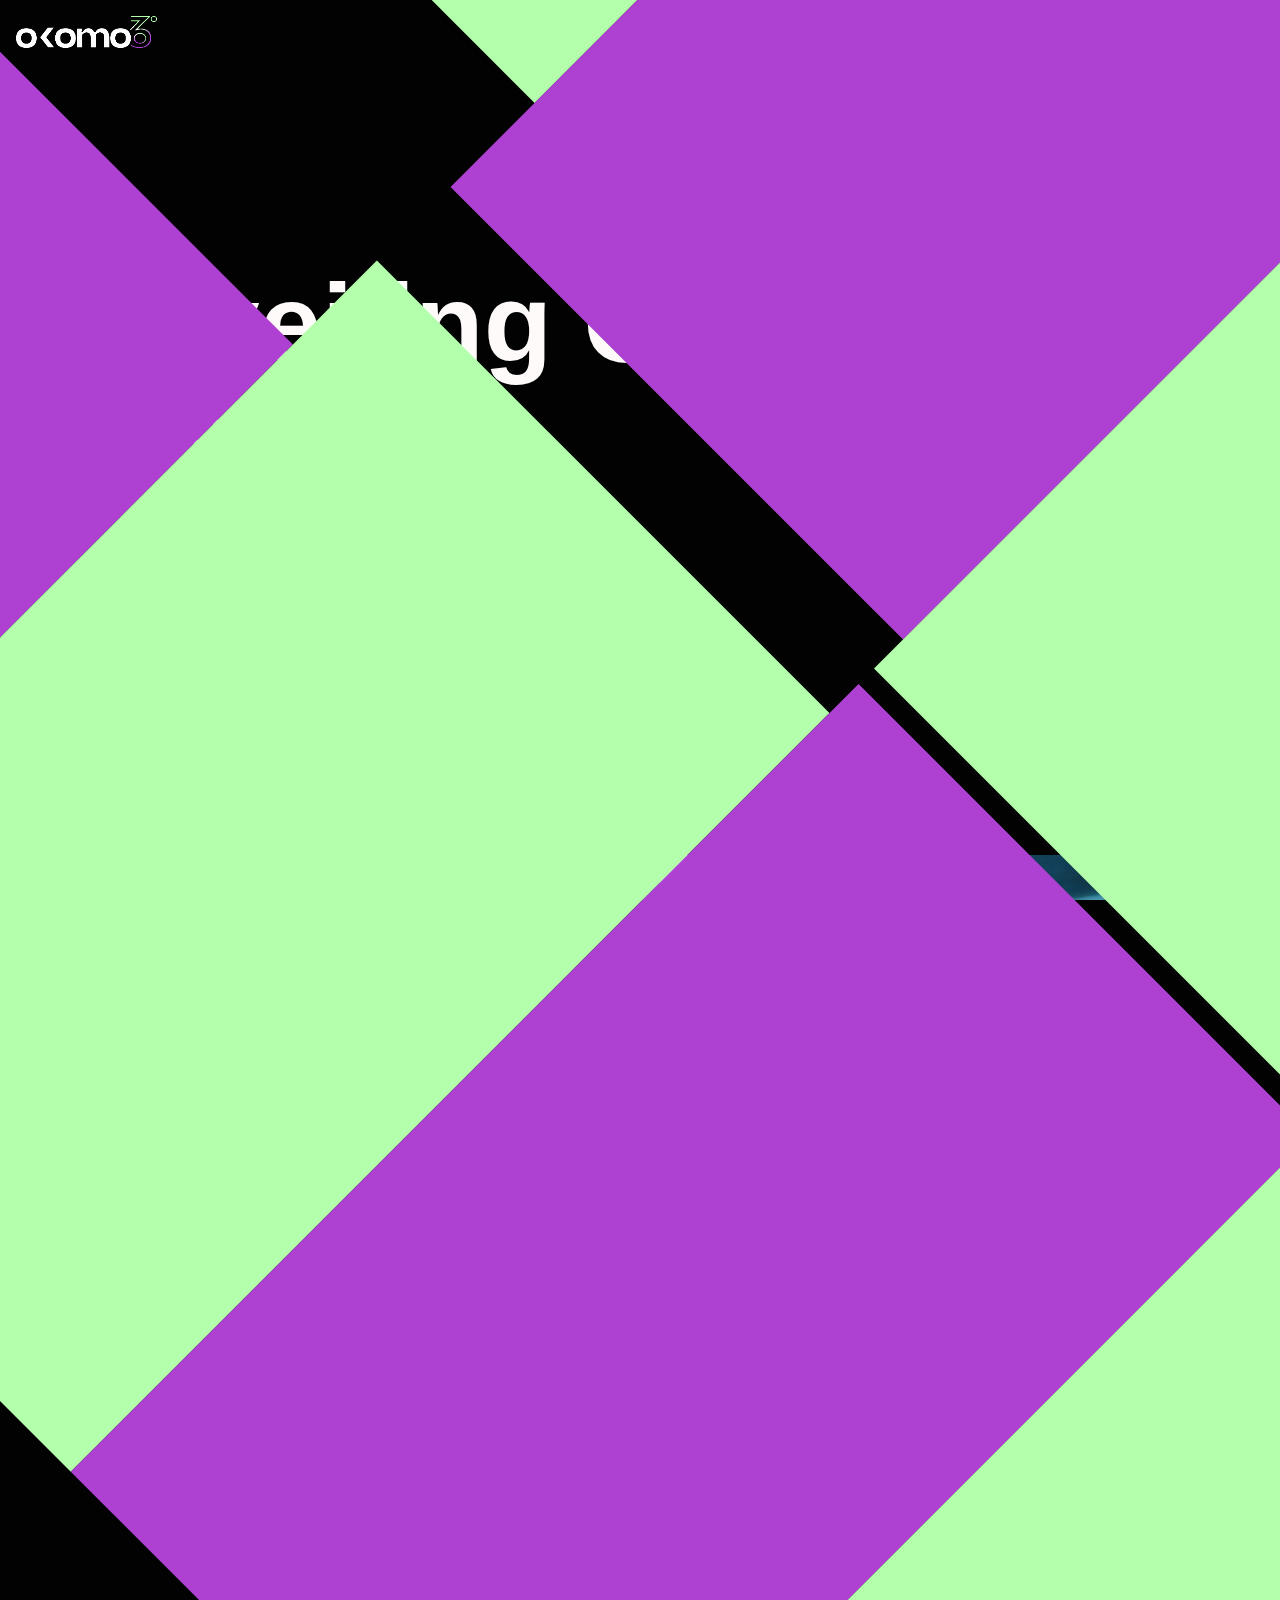
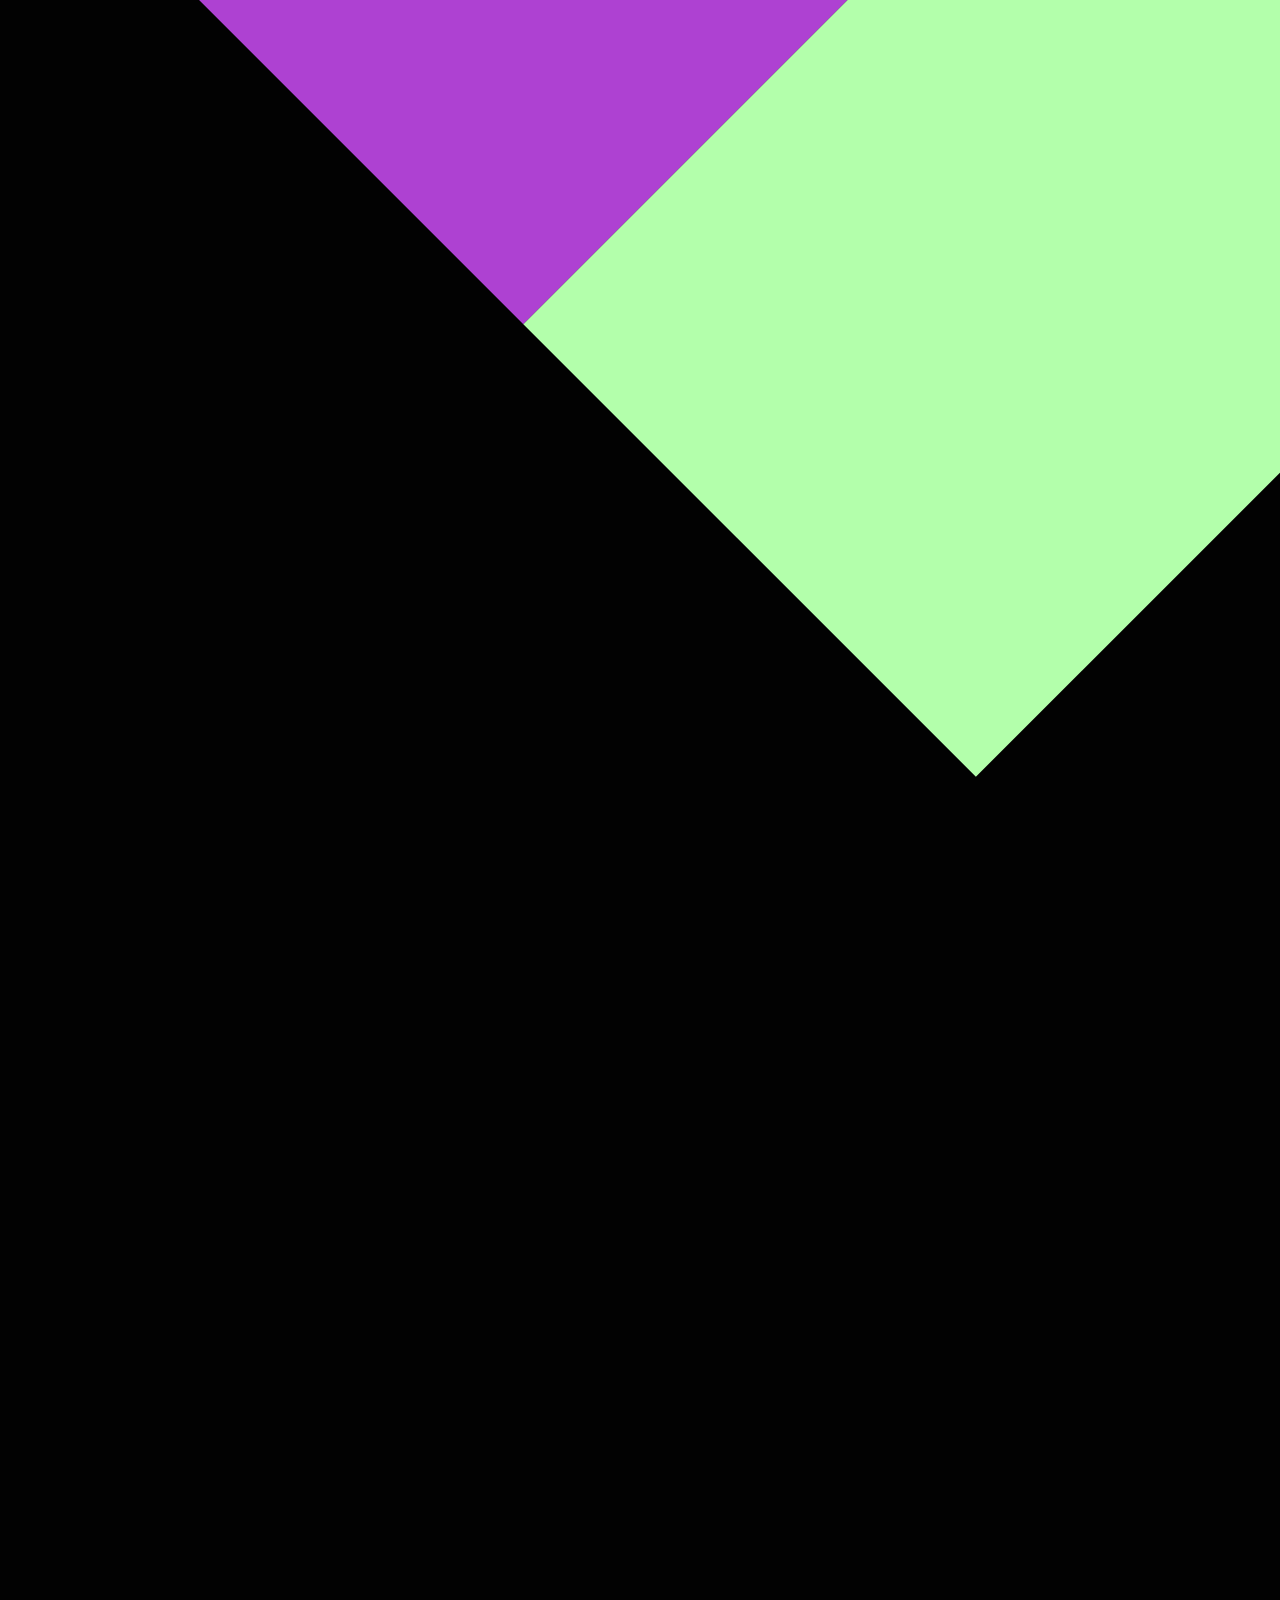
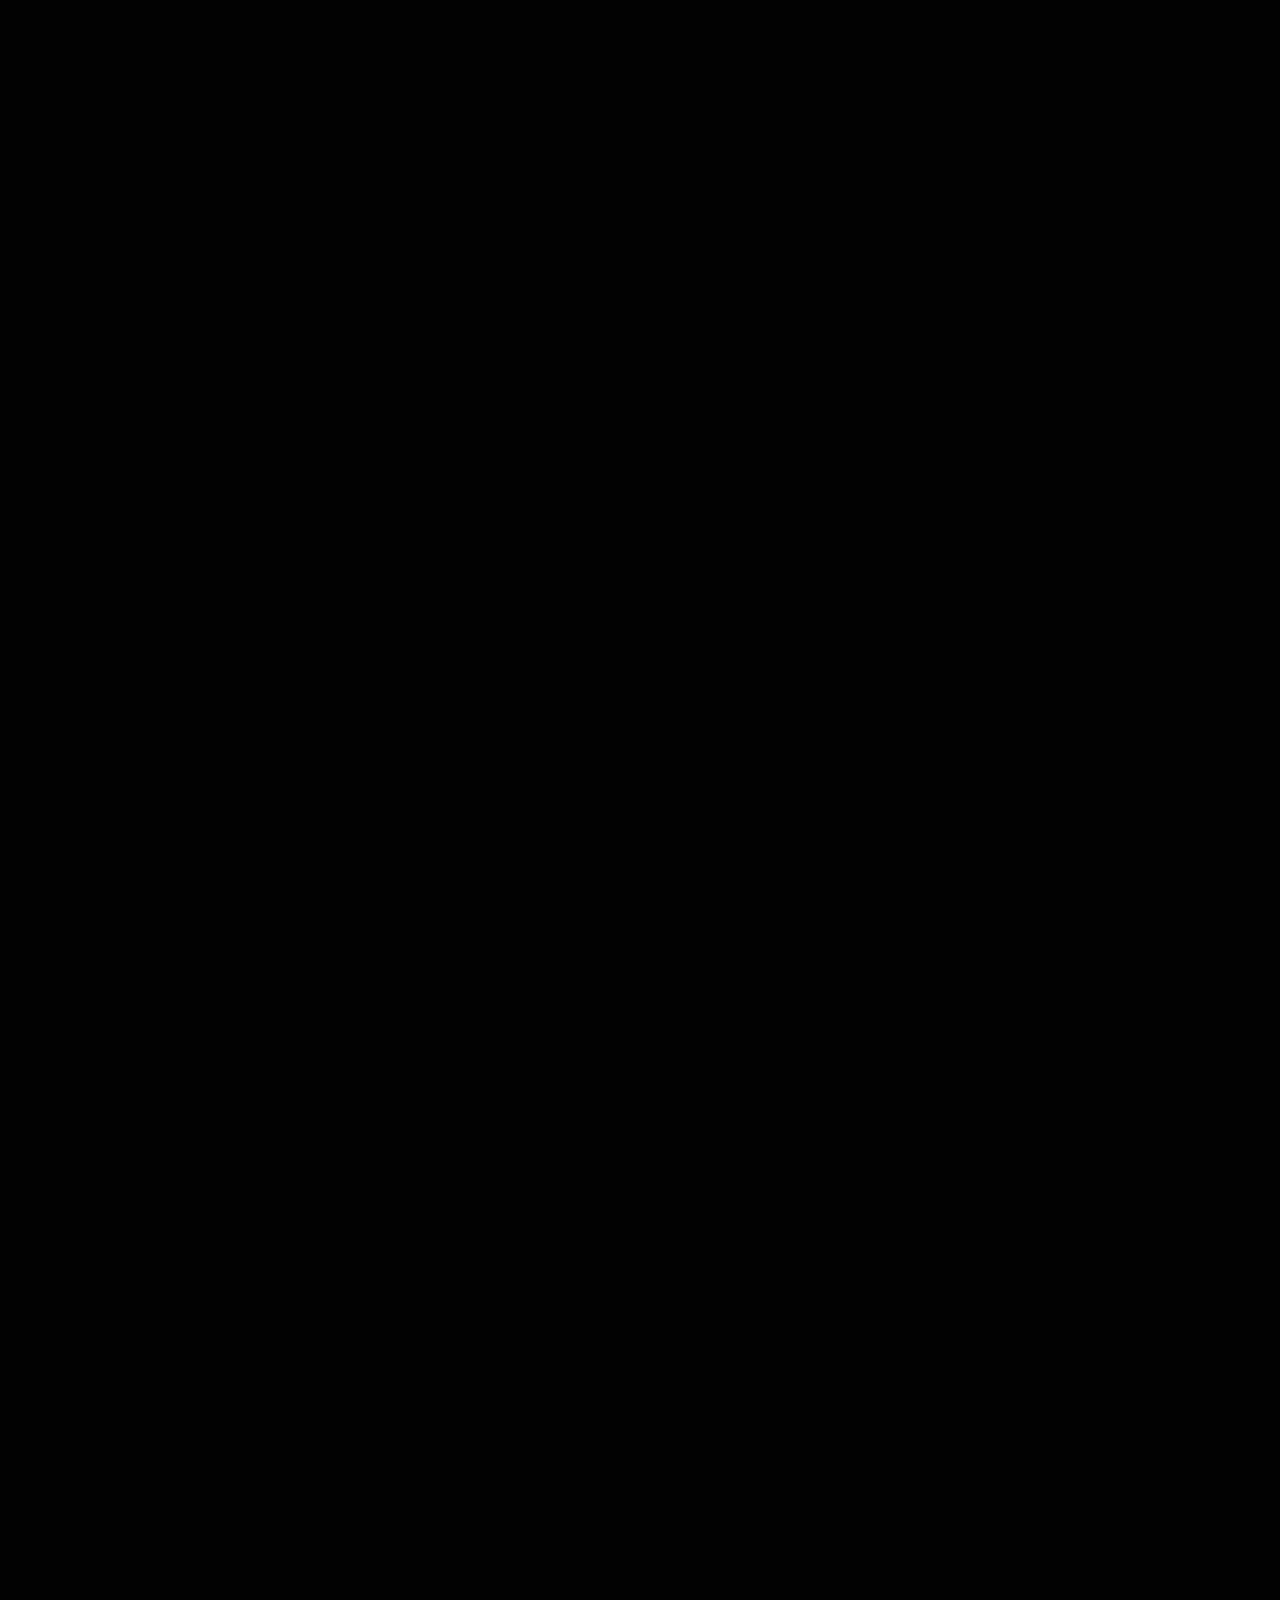
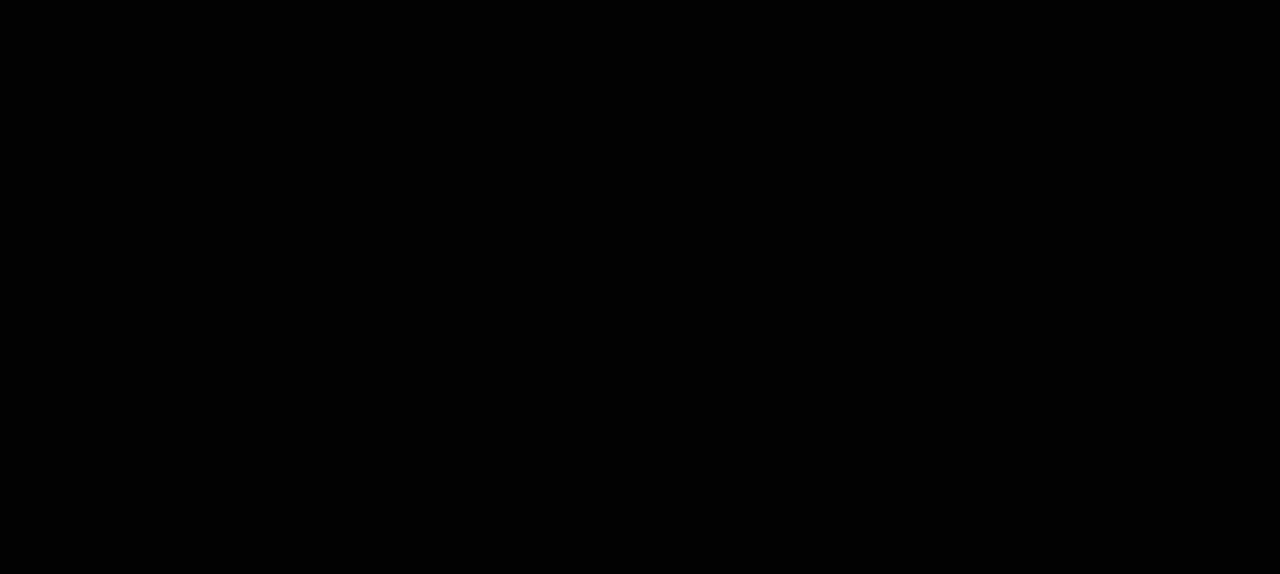
==== html/about.html @ ce8f4e84 "Initial commit" ====
<!DOCTYPE html>
<html lang="en">

<head>
    <meta charset="UTF-8">
    <meta name="viewport" content="width=device-width, initial-scale=1.0">
    <title>Okomo 360 - Home</title>
    <link rel="stylesheet" href="../css/about.css" class="css">
    <link rel="stylesheet" href="../css/global.css" class="css">
    <link rel="stylesheet" href="../css/responsive.css" class="css">

    <!-- Link Swiper's CSS -->
    <link rel="stylesheet" href="https://cdn.jsdelivr.net/npm/swiper@11/swiper-bundle.min.css" />

</head>

<body>

    <!-- Reload Transition -->
    <div class="transition">
        <div class="transition-row row-1">
            <div class="block"></div>
            <div class="block"></div>
            <div class="block"></div>
            <div class="block"></div>
            <div class="block"></div>
        </div>
        <div class="transition-row row-2">
            <div class="block"></div>
            <div class="block"></div>
            <div class="block"></div>
            <div class="block"></div>
            <div class="block"></div>
        </div>
    </div>

    <!-- MainContainer -->
    <div id="container">

        <!-------------Nav Section------------->
        <nav>
            <div id="logo">
                <a href="../index.html"><img src="../img/logo.png" alt=""></a>
            </div>
            <div id="navbar">
                <div class="nav-icon" id="nav-icon">
                    <div class="bar"></div>
                    <div class="bar"></div>
                    <div class="bar"></div>
                </div>
                <div id="sidebar" class="sidebar">
                    <div class="link-container">
                        <a href="../index.html" class="active-link">Home</a>
                        <a href="service.html">Services</a>
                        <a href="about.html">About</a>
                        <a href="contact.html">Connect</a>
                    </div>
                </div>
            </div>
        </nav>
        <!-------------Nav Section------------->

        <!-------------Header Section------------->
        <header>
            <div class="banner">
                <div class="about-banner-text">
                    <h1>Unveiling Our Story</h1>
                    <h4>Get to Know Us</h4>
                </div>
            </div>
        </header>
        <!-------------Header Section------------->

        <!-------------Main Section------------->

        <!-- About Profile -->
        <section class="about-profile">
            <div class="about-profile-img">
                <div class="about-profile-overlay"></div>
                <div class="about-profile-text">
                    <h1>About Us</h1>
                    <p>Okomo360 was born from a passion for innovation and a desire to make cutting-edge technology
                        accessible to all. Our journey began in 2018 when our founder was introduced to VR. The
                        immersive experience sparked a vision - a world where VR was no longer a novelty but a
                        widely accessible tool for immortalizing memories. With this same mission, we are
                        persistently striving to bring VR technology to your everyday life.</p>
                </div>
                <img src="../img/about-banner.png" alt="">
            </div>
        </section>

        <!-- Why Us -->
        <section class="why-us">
            <div class="why-us-text">
                <h2>Why Okomo360?</h2>
                <p>We stand out in the VR landscape because of our commitment to accessibility. We believe VR
                    technology should be more than a luxury - it should be a part of everyday life. At Okomo360,
                    we're turning that vision into reality.</p>
            </div>
        </section>

        <!-- Mission -->
        <section class="mission-profile">
            <div class="mission-profile-img">
                <div class="mission-profile-overlay"></div>
                <div class="mission-profile-text">
                    <h1>Our Mission</h1>
                    <p>Okomo360 aims to democratize virtual reality, making 360-degree VR experiences accessible to
                        all. We strive to push the boundaries of what is possible in the realm of video technology.
                        Our goal is not just to keep up with the times, but to be ahead of them, setting new
                        standards in video consumption across various sectors.
                    </p>
                </div>
                <img src="../img/mission-banner.png" alt="">
            </div>
        </section>


        <!-- VR Tech -->
        <section class="vr-tech">

            <div class="vr-tech-heading">
                <h1>Immersive Virtual Reality Experiences</h1>
                <p>we specialize in immersive experiences that bring virtual reality to life. From 360-degree video
                    tours to cutting-edge VR solutions, we create interactive environments that push the boundaries
                    of technology. Whether it's for education, entertainment, or business, our innovations make it
                    possible to explore new worlds with just a headset</p>
            </div>
            <div class="vr-tech-content">

                <div class="swiper-slide vr-tech-video">
                    <div class="video-overlay"></div>
                    <img src="../img/vr-girl.png" alt="">
                    <!-- <video src="../img/vr-girl.mp4" autoplay loop muted></video> -->
                    <div class="video-text">
                        <h3>Entertainement</h3>
                    </div>
                </div>

                <div class="swiper-slide vr-tech-video">
                    <div class="video-overlay"></div>
                    <img src="../img/vr-work.png" alt="">
                    <!-- <video src="../img/vr-work.mp4" autoplay loop muted></video> -->
                    <div class="video-text">
                        <h3>Work</h3>
                    </div>
                </div>

                <div class="swiper-slide vr-tech-video">
                    <div class="video-overlay"></div>
                    <img src="../img/vr-couple.png" alt="">
                    <!-- <video src="../img/vr-couple.mp4" autoplay loop muted></video> -->
                    <div class="video-text">
                        <h3>Family</h3>
                    </div>
                </div>
            </div>

            <!-- Swiper -->

            <div class="swiper mySwiper vr-tech-content res">
                <div class="swiper-wrapper">

                    <div class="swiper-slide vr-tech-video">
                        <div class="video-overlay"></div>
                        <img src="../img/vr-girl.png" alt="">
                        <video src="../img/vr-girl.mp4" autoplay loop muted></video>
                        <div class="video-text">
                            <h3>Entertainement</h3>
                        </div>
                    </div>

                    <div class="swiper-slide vr-tech-video">
                        <div class="video-overlay"></div>
                        <img src="../img/vr-work.png" alt="">
                        <video src="../img/vr-work.mp4" autoplay loop muted></video>
                        <div class="video-text">
                            <h3>Work</h3>
                        </div>
                    </div>

                    <div class="swiper-slide vr-tech-video">
                        <div class="video-overlay"></div>
                        <img src="../img/vr-couple.png" alt="">
                        <video src="../img/vr-couple.mp4" autoplay loop muted></video>
                        <div class="video-text">
                            <h3>Family</h3>
                        </div>
                    </div>
                </div>

                <div class="swiper-button-next"></div>
                <div class="swiper-button-prev"></div>
                <div class="swiper-pagination"></div>
            </div>

        </section>

        <!-- NameVideoBg -->
        <section class="name">
            <video class="bg-video" autoplay loop muted playsinline>
                <!-- <source src="../img/g.mp4" type="video/mp4" /> -->
            </video>
            <h1 class="brand-name">OKOMO360</h1>
        </section>

        <!-------------Main Section------------->
        <!-------------Footer Section------------->
        <footer>
            <div class="container">
                <div class="left">
                    <div id="logo"><img src="../img/logo.png" alt=""></div>

                    <div id="left">© 2024 - All Rights Reserved.</div>
                    <div id="contact">
                        <p>help@okomo360.com </p>
                        <p> +91 81999 69966 </p>
                    </div>
                </div>
                <div class="footer-details">
                    <div class="column" id="column-1">
                        <div id="details-heading"><a href="">Company</a></div>
                        <div id="details-link"><a href="">Terms & Conditions</a></div>
                        <div id="details-link"><a href="">Privacy Policy</a></div>
                        <div id="details-link"><a href="">Contact Us</a></div>
                    </div>
                    <div class="column" id="column-2">
                        <div id="details-heading"><a href="">Social</a></div>
                        <div id="details-link"><a href="">Facebook</a></div>
                        <div id="details-link"><a href="">Youtube</a></div>
                        <div id="details-link"><a href="">Instagram</a></div>
                        <div id="details-link"><a href="">Twitter</a></div>
                    </div>
                </div>
            </div>
        </footer>

        <!-- -----------Footer Section----------- -->



    </div>


    <!-- GSAP Libraries  -->
    <script src="https://cdnjs.cloudflare.com/ajax/libs/gsap/3.12.5/gsap.min.js"
        integrity="sha512-7eHRwcbYkK4d9g/6tD/mhkf++eoTHwpNM9woBxtPUBWm67zeAfFC+HrdoE2GanKeocly/VxeLvIqwvCdk7qScg=="
        crossorigin="anonymous" referrerpolicy="no-referrer"></script>
    <script src="https://cdnjs.cloudflare.com/ajax/libs/gsap/3.12.5/ScrollTrigger.min.js"
        integrity="sha512-onMTRKJBKz8M1TnqqDuGBlowlH0ohFzMXYRNebz+yOcc5TQr/zAKsthzhuv0hiyUKEiQEQXEynnXCvNTOk50dg=="
        crossorigin="anonymous" referrerpolicy="no-referrer"></script>

    <!-- Swiper JS -->
    <script src="https://cdn.jsdelivr.net/npm/swiper@11/swiper-bundle.min.js"></script>

    <!-- Initialize Swiper -->
    <script>
        var swiper = new Swiper(".mySwiper", {
            slidesPerView: 1,
            spaceBetween: 30,
            loop: true,
            pagination: {
                el: ".swiper-pagination",
                clickable: true,
            },
            navigation: {
                nextEl: ".swiper-button-next",
                prevEl: ".swiper-button-prev",
            },
        });
    </script>
    <script>
        const video = document.querySelector('.bg-video');
        video.muted = true;
        video.play().catch(error => {
            console.log("Autoplay blocked, user interaction required");
        });
    </script>


    <script src="../js/global.js"></script>
    <script src="../js/reloadTransition.js"></script>
</body>

</html>
---- css/about.css ----
/* ----------AboutPage CSS---------- */
header {
  width: 100%;
  height: 80vh;
  display: flex;
  align-items: center;
  justify-content: flex-start;
}
.about-banner-text {
  width: 100%;
  height: 40vh;
  padding: 0rem 3rem;
  display: flex;
  flex-direction: column;
  align-items: flex-start;
  justify-content: center;
}
.about-banner-text h1 {
  font-size: 7rem;
}
.about-banner-text h4 {
  font-size: 4rem;
  font-weight: 300;
}

.about-banner-profile {
  position: absolute;
}

.about-profile {
  width: 100%;
  height: 100vh;
  margin: 10vh 0rem;
  display: flex;
  align-items: center;
  justify-content: center;
}

.about-profile-img {
  position: relative;
  width: 90%;
  height: 90%;
}
.about-profile-overlay {
  position: absolute;
  width: 100%;
  height: 100%;
  background: linear-gradient(rgba(0, 0, 0, 0), rgba(0, 0, 0, 0.805));
}
.about-profile-text {
  position: absolute;
  left: 5%;
  bottom: 0%;
  width: 40%;
  font-size: 1.5rem;
}
.about-profile-text h1 {
  font-size: 2.5rem;
  text-decoration: underline;
}
.about-profile-img img {
  width: 100%;
  height: 100%;
  border-radius: 5rem;
}

.why-us {
  height: 50vh;
  display: flex;
  align-items: center;
  justify-content: center;
}
.why-us-text {
  width: 70%;
  font-size: 2rem;
  text-align: center;
}
.why-us-text h2 {
  font-size: 3rem;
}

.mission-profile {
  width: 100%;
  height: 100vh;
  margin: 10vh 0rem;
  display: flex;
  align-items: center;
  justify-content: center;
}

.mission-profile-img {
  position: relative;
  width: 90%;
  height: 90%;
}
.mission-profile-overlay {
  position: absolute;
  width: 100%;
  height: 100%;
  background: linear-gradient(
    rgba(0, 0, 0, 0),
    rgba(0, 0, 0, 0.1),
    rgba(0, 0, 0, 0.3) rgba(0, 0, 0, 0.8)
  );
}
.mission-profile-text {
  position: absolute;
  right: 5%;
  bottom: 0%;
  width: 40%;
  font-size: 1.5rem;
  text-align: right;
}
.mission-profile-img img {
  border-radius: 5rem;
  width: 100%;
  height: 100%;
}
.mission-profile-text h1 {
  font-size: 2.5rem;
  text-decoration: underline;
}
.vr-tech {
  padding: 4rem 0rem;
  flex-direction: column;
}
.vr-tech-heading {
  width: 80%;
  font-size: 1.25rem;
  text-align: center;
  margin-bottom: 5vh;
}
.vr-tech-heading h1 {
  font-size: 3rem;
}
.vr-tech-content {
  width: 100%;
  height: 100%;
  display: flex;
  gap: 5rem;
  align-items: center;
  justify-content: center;
}


.vr-tech-video {
  width: auto !important;
  height: 80%;
  position: relative;
}
.vr-tech-video img {
  width: auto;
  height: 100%;
  border-radius: 1rem;
  z-index: 20;
}
.vr-tech-video video {
  width: auto;
  height: 100%;
  border-radius: 1rem;
  position: absolute;
  left: 0;
  z-index: -10;
}
.vr-tech-video:hover video {
  z-index: 30;
}
.video-text {
  position: absolute;
  z-index: 40;
  width: 100%;
  bottom: 5%;
  padding: 0.5rem;
  text-align: center;
  font-size: 2rem;
  text-shadow: 1px 1px 2px rgba(0, 0, 0, 0.9);
}
.video-overlay {
  position: absolute;
  width: 100%;
  height: 100%;
  border-radius: 1rem;
  background: linear-gradient(transparent, rgba(0, 0, 0, 0.9));
  z-index: 40;
}
.res{display: none;}

.name {
  position: relative;
}

.name video {
  width: 100%;
  height: 100%;
  object-fit: cover;
}

.name h1 {
  position: absolute;
  inset: 0;
  display: grid;
  place-items: center;
  background-color: var(--background);
  color: #fff;
  mix-blend-mode: multiply;
}
.brand-name {
  font-size: 35vh;
  font-weight: 900;
}

/* Responsive CSS  */
@media (max-width: 768px) {
  header {
    height: 40vh;
    margin-top: 10vh;
  }
  .about-profile,
  .mission-profile {
    height: 50vh;
  }
  .about-profile-text,
  .mission-profile-text {
    width: 80%;
  }
  .about-profile-img,
  .mission-profile-img {
    width: 100%;
  }
  .about-profile-img img,
  .mission-profile-img img {
    border-radius: 0;
  }

  .why-us {
    height: max-content;
  }

  .name {
    height: 40vh;
  }
  .brand-name {
    font-size: 9rem;
  }
}
---- css/global.css ----
/* ----------Universal Components---------- */

@import url("https://fonts.googleapis.com/css2?family=Barlow:ital,wght@0,100;0,200;0,300;0,400;0,500;0,600;0,700;0,800;0,900;1,100;1,200;1,300;1,400;1,500;1,600;1,700;1,800;1,900&family=Matemasie&family=Outfit:wght@100..900&display=swap");

:root {
  /* --background: #0b0b15; */
  --background: #020202;
  --color: snow;
  --accent: #b3ffab;
  --theme: #ae41d2;
  --jakarta: "Plus Jakarta Sans", sans-serif;
  --mersad: "Mersad", sans-serif;
}

* {
  margin: 0;
  padding: 0;
  box-sizing: border-box;
}

html,
body {
  height: 100%;
  width: 100%;
  font-family: var(--mersad);
  overflow-x: hidden;
  scroll-behavior: smooth;
}
p {
  font-family: "Outfit", sans-serif;
}
.point {
  font-family: "Outfit", sans-serif;
}
*::selection {
  background: var(--accent);
  color: black;
  text-shadow: none;
}
::-webkit-scrollbar {
  width: 10%;
}
a {
  color: inherit;
  text-decoration: none;
  text-transform: capitalize;
}
.highlight {
  text-transform: uppercase;
  font-size: 1.5rem;
  letter-spacing: 1px;
  margin: 1rem 0rem;
  padding: 1rem 3rem;
}

body {
   background: var(--background); 
  color: var(--color);
  height: 100%;
}
#containerVr{
  height: 300px;
  width: 300px;
  border-radius: 50%;
  z-index: 1000;
  position: fixed;
  bottom: -150px;
  right: -150px;
  background: rgba(0, 0, 0, 0.2);
  overflow: hidden;
}
.content{
  height: 100%;
  width: 100%;
  position: relative;
  pointer-events: none;
}
.content .circle3d{
  height: 100%;
  width: 100%;
  position: absolute;
  top: -100%;
  left: 0%;
  background: floralwhite;
  transition: all 0.5s ease-in-out;
}
#containerVr:hover .content .circle3d{
  top: 0%;
}

/* ----------------Transition sectionStarts Here---------------- */


.transition {
  position: fixed;
  top: 0%;
  left: 0%;
  z-index: 1000000;
  width: 100%;
  height: 100vh;
  display: flex;
  flex-direction: column;
  pointer-events: none;
  scale: 2.5;
  transform: rotate(45deg);
}

.transition-row {
  flex: 1;
  display: flex;
}
.transition-row.row-1 .block {
  transform-origin: top;
}
.transition-row.row-2 .block {
  transform-origin: bottom;
}
.transition-row.row-1 .block:nth-child(odd){
    background-color: var(--theme);
}
.transition-row.row-2 .block:nth-child(even){
    background-color: var(--theme);
}

.block {
  flex: 1;
  background-color: var(--accent);
  transform: scaleY(1);
  will-change: transform;
}

#container {
  width: 100%;
  height: 100%;
  background: var(--background);
}

.section-heading{
  width: 100%;
  display: flex;
  align-items: center;
  justify-content: center;
  font-size: 2.5rem;
  padding: 0.5rem 0rem;
  text-shadow: 1px 1px 2px var(--accent);
}

/* ----------------Nav sectionStarts Here---------------- */
nav {
  width: 100%;
  height: 10vh;
  background: transparent;
  display: flex;
  align-items: center;
  justify-content: space-between;
  position: fixed;
  top: 0%;
  left: 0%;
  z-index: 1000;
  transition: all 0.1s ease-in-out;
}

#logo {
  padding: 1rem;
  height: 100%;
  z-index: 10000;
}

#navbar {
  width: 40%;
  height: 100%;
  position: relative;
}
.nav-icon {
  width: 5vh;
  height: 50%;
  position: absolute;
  top: 25%;
  right: 3rem;
  display: flex;
  flex-direction: column;
  align-items: flex-end;
  justify-content: space-evenly;
  gap: 10px;
  z-index: 10000;
}
.nav-icon .bar {
  width: 45px;
  height: 3px;
  background: var(--color);
  transition: all 0.5s ease-in-out;
}

.close-icon .bar {
  background: var(--accent);
}
.close-icon .bar:nth-child(1) {
  transform: translate(10px, 15px) rotate(45deg);
}
.close-icon .bar:nth-child(2) {
  transform: translateX(30px);
  opacity: 0;
}
.close-icon .bar:nth-child(3) {
  transform: translate(10px, -15px) rotate(-45deg);
}

.sidebar {
  width: max-content;
  height: 100vh;
  position: absolute;
  top: 0%;
  right: -100vw;
  background: rgba(0, 0, 0, 0.8);
  z-index: 1000;
  transition: all 0.5s ease-in-out;
  display: flex;
  align-items: flex-end;
  justify-content: flex-end;
}
.link-container {
  padding-left: 3rem;
  display: flex;
  flex-direction: column;
  align-items: flex-start;
  justify-content: center;
  text-transform: uppercase;
  font-family: "Mersad";
  font-weight: 900;
  width: 30vw;
  height: 100vh;
}
.sidebar a {
  font-size: 3rem;
  line-height: 1;
  padding: 0.5rem;
  transition: all 0.3s ease-in-out;
  text-shadow: 1px 1px 4px #e21020;
}
.sidebar a:hover {
  color: var(--accent);
}
.sidebar a:hover::before {
  content: "\2192";
  padding: 0rem 1rem;
}

.closed-nav {
  right: 0vw;
}

/* ----------------Nav sectionEnds Here---------------- */

/* ----------------Main sectionStarts Here---------------- */

main {
  width: 100%;
}
section {
  width: 100%;
  height: 100vh;
  display: flex;
  align-items: center;
  justify-content: center;
}

/* ----------------Main sectionEnds Here---------------- */

/* ----------------Footer sectionStarts Here---------------- */
footer {
  width: 100%;
  background-image: url("../img/footer-theme.png");
  background-size: 100% 100%;
  padding: 2rem;
  color: aliceblue;
}

footer .container {
  width: 100%;
  height: 100%;
  display: flex;
  align-items: center;
  justify-content: space-between;
}
footer .container .left {
  width: 50%;
  height: 100%;
  padding: 1rem;
  display: flex;
  flex-direction: column;
  align-items: center;
  justify-content: center;
}
footer .container .left #logo img {
  width: 5rem;
}
footer .container .left div {
  margin-bottom: 0.5rem;
  display: flex;
  flex-direction: column;
  align-items: center;
  justify-content: center;
}
footer .container .left #contact {
  display: flex;
  flex-direction: column;
  align-items: center;
  justify-content: center;
}
footer .container .left #contact p {
  margin-bottom: 0.5rem;
}
footer .container .footer-details {
  width: 40%;
  height: 100%;
  display: flex;
  align-items: center;
  justify-content: space-evenly;
}

.footer-details .column {
  line-height: 2;
}
.footer-details .column a {
  text-decoration: none;
  color: aliceblue;
}
.footer-details .column #details-heading {
  font-weight: bold;
}

/* ----------------Footer sectionEnds Here---------------- */
---- css/responsive.css ----
@media (max-width: 991px) {
    html {
      font-size: 75%;
    }
    .active-link {
      color: var(--accent);
    }
  }
  @media (max-width: 768px) {
    html {
      font-size: 65%;
    }
    nav{background: rgba(0, 0, 0, 0.2);}
    #logo {
      margin-left: 1rem;
      height: 50%;
    }
    .nav-icon {
      height: 35%;
    }
    .nav-icon .bar {
      width: 35px;
    }
    .close-icon .bar:nth-child(1) {
      transform: translate(10px, 12px) rotate(45deg);
    }
    .close-icon .bar:nth-child(3) {
      transform: translate(10px, -15px) rotate(-45deg);
    }
    .sidebar {
      width: 100vw;
      display: flex;
      align-items: center;
      justify-content: center;
    }
    .sidebar a {
      font-size: 6rem;
    }
    .link-container {
      align-items: center;
      width: max-content;
    }
    .banner video {
      object-fit: fill;
    }
    .banner-text {
      width: 90%;
      font-size: 1.5rem;
    }
    .btn-container {
      margin-top: 5rem;
    }
    .btn-container img {
      width: auto;
      height: 80%;
    }


    #about .content-box {
      width: 100%;
      height: 100%;
      position: absolute;
    }
    #about .content-box:nth-child(1) {
      z-index: 100;
      display: flex;
      align-items: flex-end;
      justify-content: center;
    }
    #about .content-box .text {
      width: 100%;
      height: 50%;
      text-align: center;
      display: flex;
      flex-direction: column;
      align-items: center;
      justify-content: center;
    }
    .text p {
      font-size: 1.75rem;
    }
    .text .point {
      font-size: 1.5rem;
    }
    #about .btn2-container {
      margin-top: 5%;
      height: auto;
      display: flex;
      align-items: center;
      justify-content: center;
    }
    #about .btn2-container button {
      padding: 2rem;
      font-size: 1.25rem;
      border-radius: 3rem;
    }

    /* brands section */
    .brand{
        animation: none;
    }
    .brand-logo{
        height: 80%;
    }

    /* play section */
    .play-overlay video {
      object-position: right left;
      object-fit: cover;
    }
    .play-text {
      width: 100%;
      height: 100%;
    }
    .play-text-box {
      width: 100%;
      height: max-content;
      padding: 4rem 0rem;
      top: auto;
      right: auto;
      left: 50%;
      transform: translate(-50%, 0%);
      bottom: 0%;
      display: flex;
      flex-direction: column;
      align-items: center;
      justify-content: center;
      text-align: center;
    }
    .play-text-box h1 {
      font-size: 4rem;
    }
    .play-text-box p {
      font-size: 2rem;
    }
    .play-btn-overlay {
      display: none;
    }
    .play-btn {
      width: 60%;
      padding: 1rem;
      border-radius: 1rem;
      border: 1px solid snow;
    }
    .play-btn a {
      font-size: 2.5rem;
      color: snow;
    }

    /* service list section */
    .list-content{
        width: 100%;
    }
    .service-name-box, .service-text-box{
        clip-path: none !important;
    }
  
    .service-profile{
        display: none;
    }
    /* vr section */
    #vr{
        height: 50vh;
    }
    .vr-container{
        position: relative;
    }
    .vr-content{
        width: 80%;
    }
    .vr-profile{
        height: max-content;
        width: 100%;
        position: absolute;
        right: 0%;
        bottom: 0;
    }
    .vr-profile img{
        margin-left: 20%;
        width: 80%;
        height: auto;
    }
    .download-profile{
      animation: none;
      width: 100%;
    }
    .download-text{
      width: 100%;
      height: 100%;
      top: 0%;
      text-align: center;
      display: flex;
      flex-direction: column;
      align-items: center;
      justify-content: center;
      color: var(--color);
      text-shadow: 1px 1px 2px black;
    }
  
    footer .container {
      flex-direction: column;
    }
    footer .container .left,
    footer .container .footer-details {
      width: 100%;
    }
  }
  
  @media (max-width: 476px) {
    html {
      font-size: 45%;
    }
  }
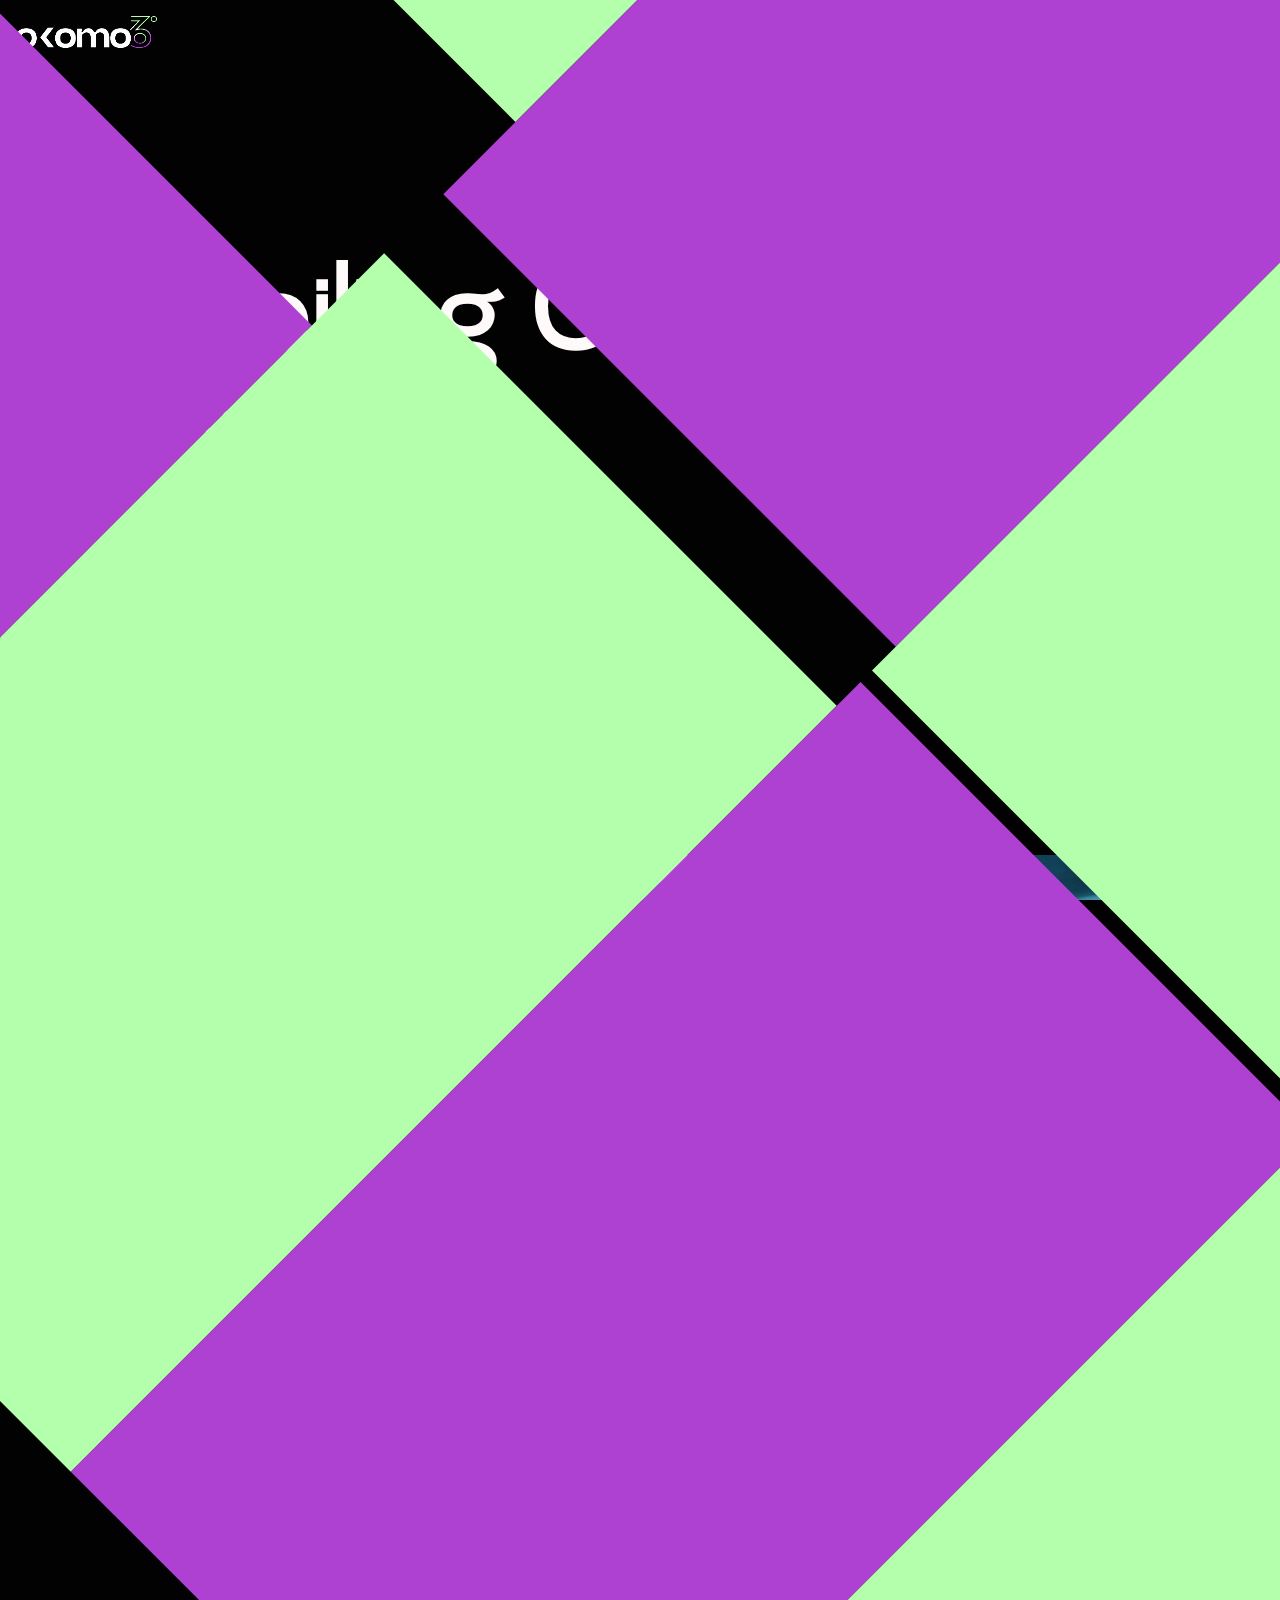
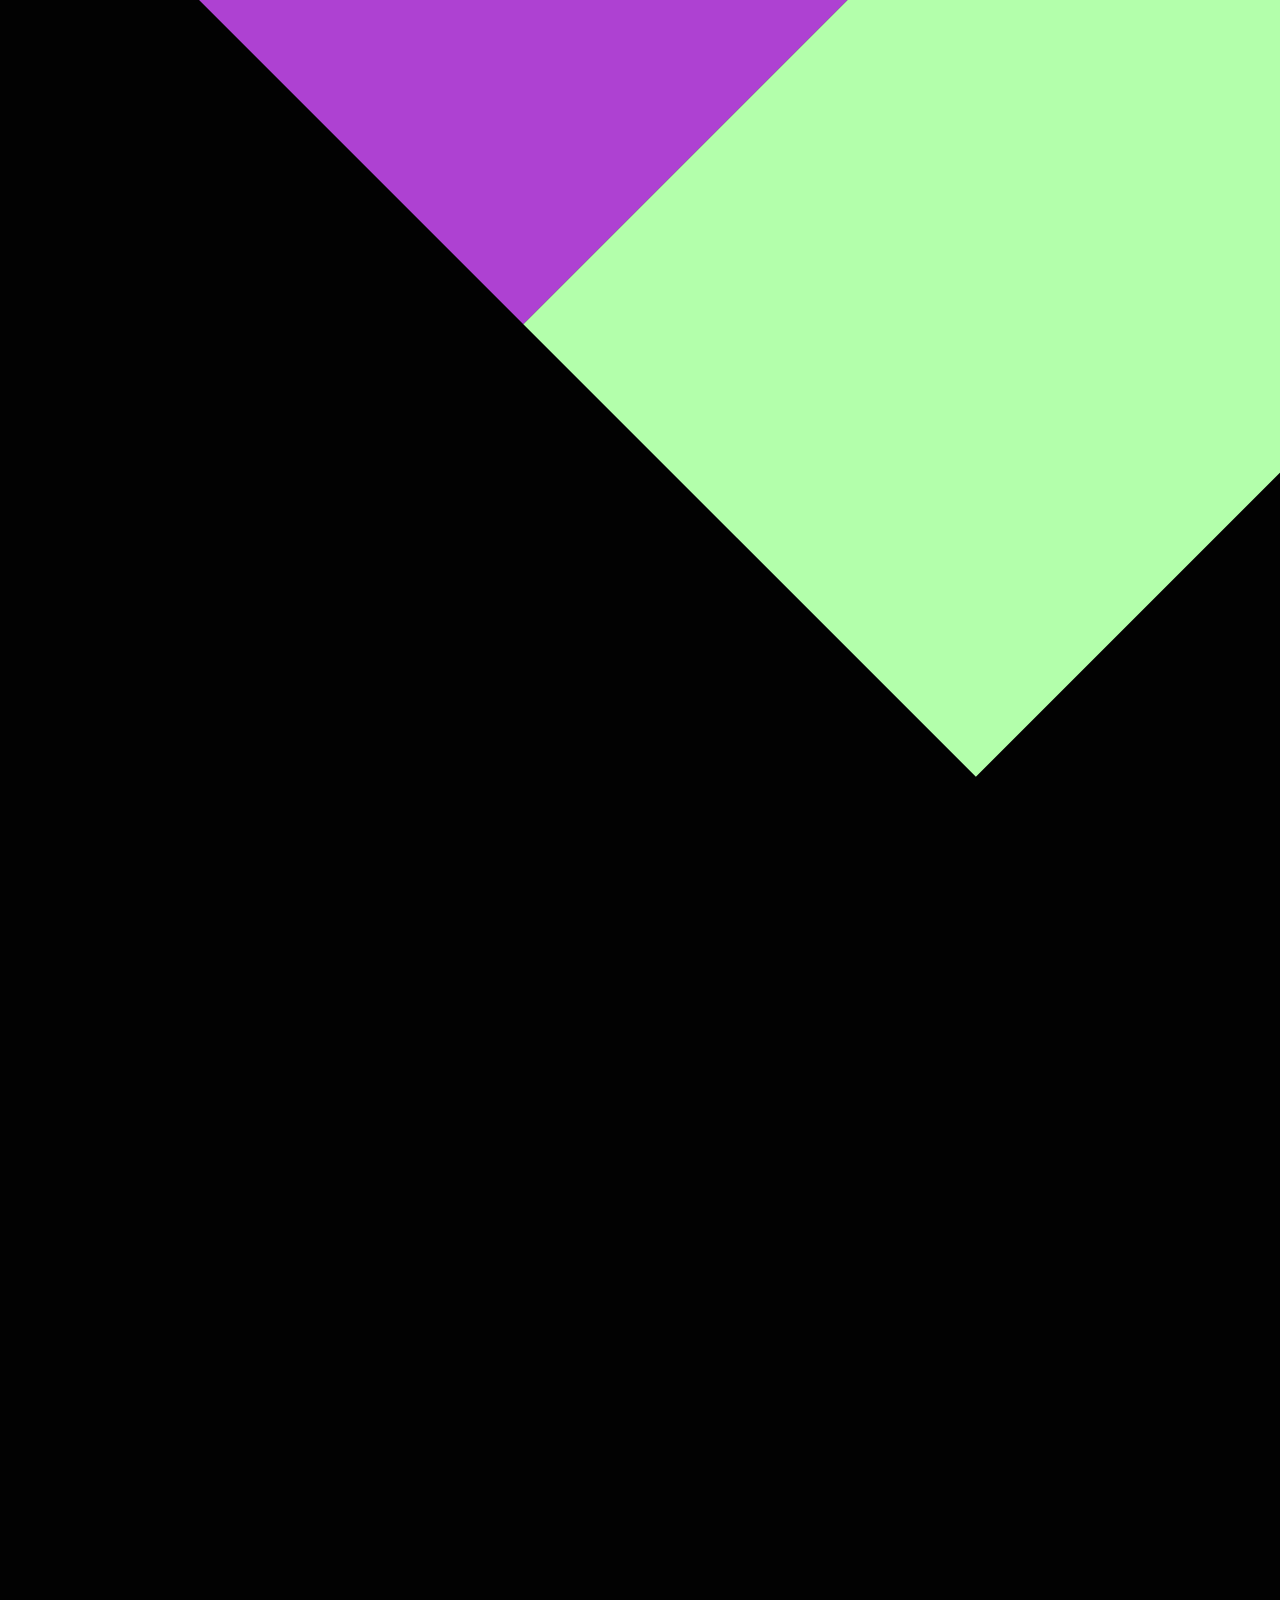
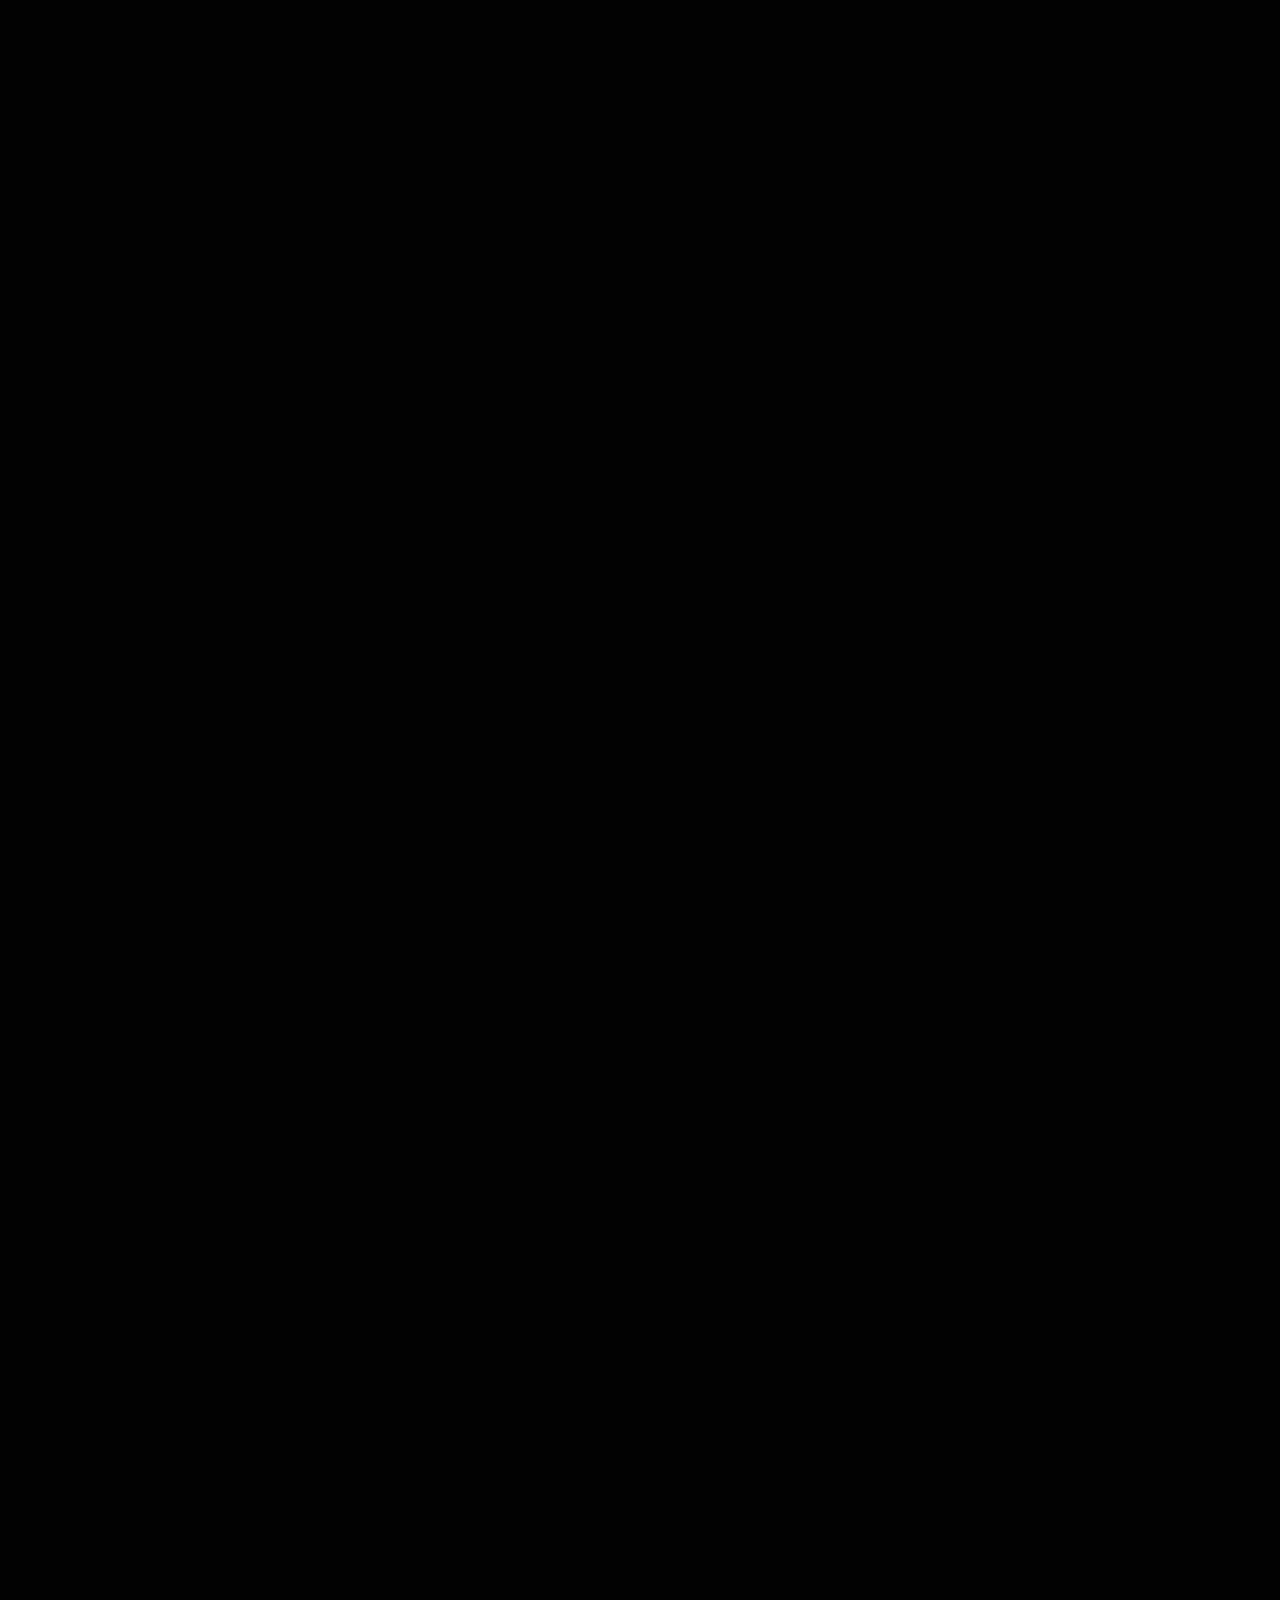
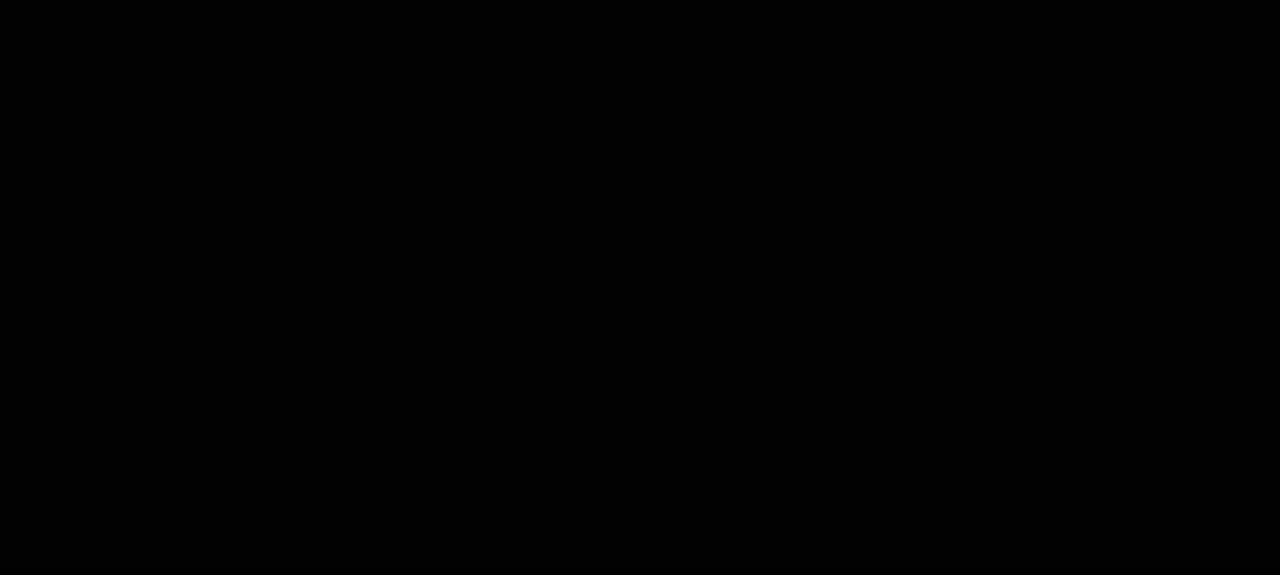
==== commit 0229074f: "micro changes" ====
--- a/html/about.html
+++ b/html/about.html
@@ -199,7 +199,7 @@
         <!-- NameVideoBg -->
         <section class="name">
             <video class="bg-video" autoplay loop muted playsinline>
-                <!-- <source src="../img/g.mp4" type="video/mp4" /> -->
+                <source src="../img/g.mp4" type="video/mp4" />
             </video>
             <h1 class="brand-name">OKOMO360</h1>
         </section>
--- a/css/global.css
+++ b/css/global.css
@@ -1,15 +1,22 @@
 /* ----------Universal Components---------- */
 
 @import url("https://fonts.googleapis.com/css2?family=Barlow:ital,wght@0,100;0,200;0,300;0,400;0,500;0,600;0,700;0,800;0,900;1,100;1,200;1,300;1,400;1,500;1,600;1,700;1,800;1,900&family=Matemasie&family=Outfit:wght@100..900&display=swap");
-
+@font-face {
+  font-family: Mersad;
+  src: url("/fonts/MersadRegular.ttf");
+}
+@font-face {
+  font-family: Jakarta;
+  src: url("/fonts/Plus\ Jakarata.ttf");
+}
 :root {
   /* --background: #0b0b15; */
   --background: #020202;
   --color: snow;
   --accent: #b3ffab;
   --theme: #ae41d2;
-  --jakarta: "Plus Jakarta Sans", sans-serif;
-  --mersad: "Mersad", sans-serif;
+  --jakarta: Jakarata;
+  --mersad: Mersad;
 }
 
 * {
--- a/css/responsive.css
+++ b/css/responsive.css
@@ -172,7 +172,7 @@
         height: max-content;
         width: 100%;
         position: absolute;
-        right: 0%;
+        right: -15%;
         bottom: 0;
     }
     .vr-profile img{
@@ -180,6 +180,9 @@
         width: 80%;
         height: auto;
     }
+    #download{
+      height: 50vh;
+    }
     .download-profile{
       animation: none;
       width: 100%;
@@ -204,6 +207,25 @@
     footer .container .footer-details {
       width: 100%;
     }
+
+    /* Contact CSS Files */
+    .form-container{
+      flex-direction: column;
+    }
+    #connect-header{
+      height: 10vh;
+    }
+    .info-box, .form-box{
+      width: 100%;
+      margin-top: 4rem;
+    }
+    .info-contacts{
+      margin: 5rem 0rem;
+    }
+    .info-contact p, .info-contact i {
+      font-size: 2.5rem;
+      line-height: 1.2;
+  }
   }
   
   @media (max-width: 476px) {
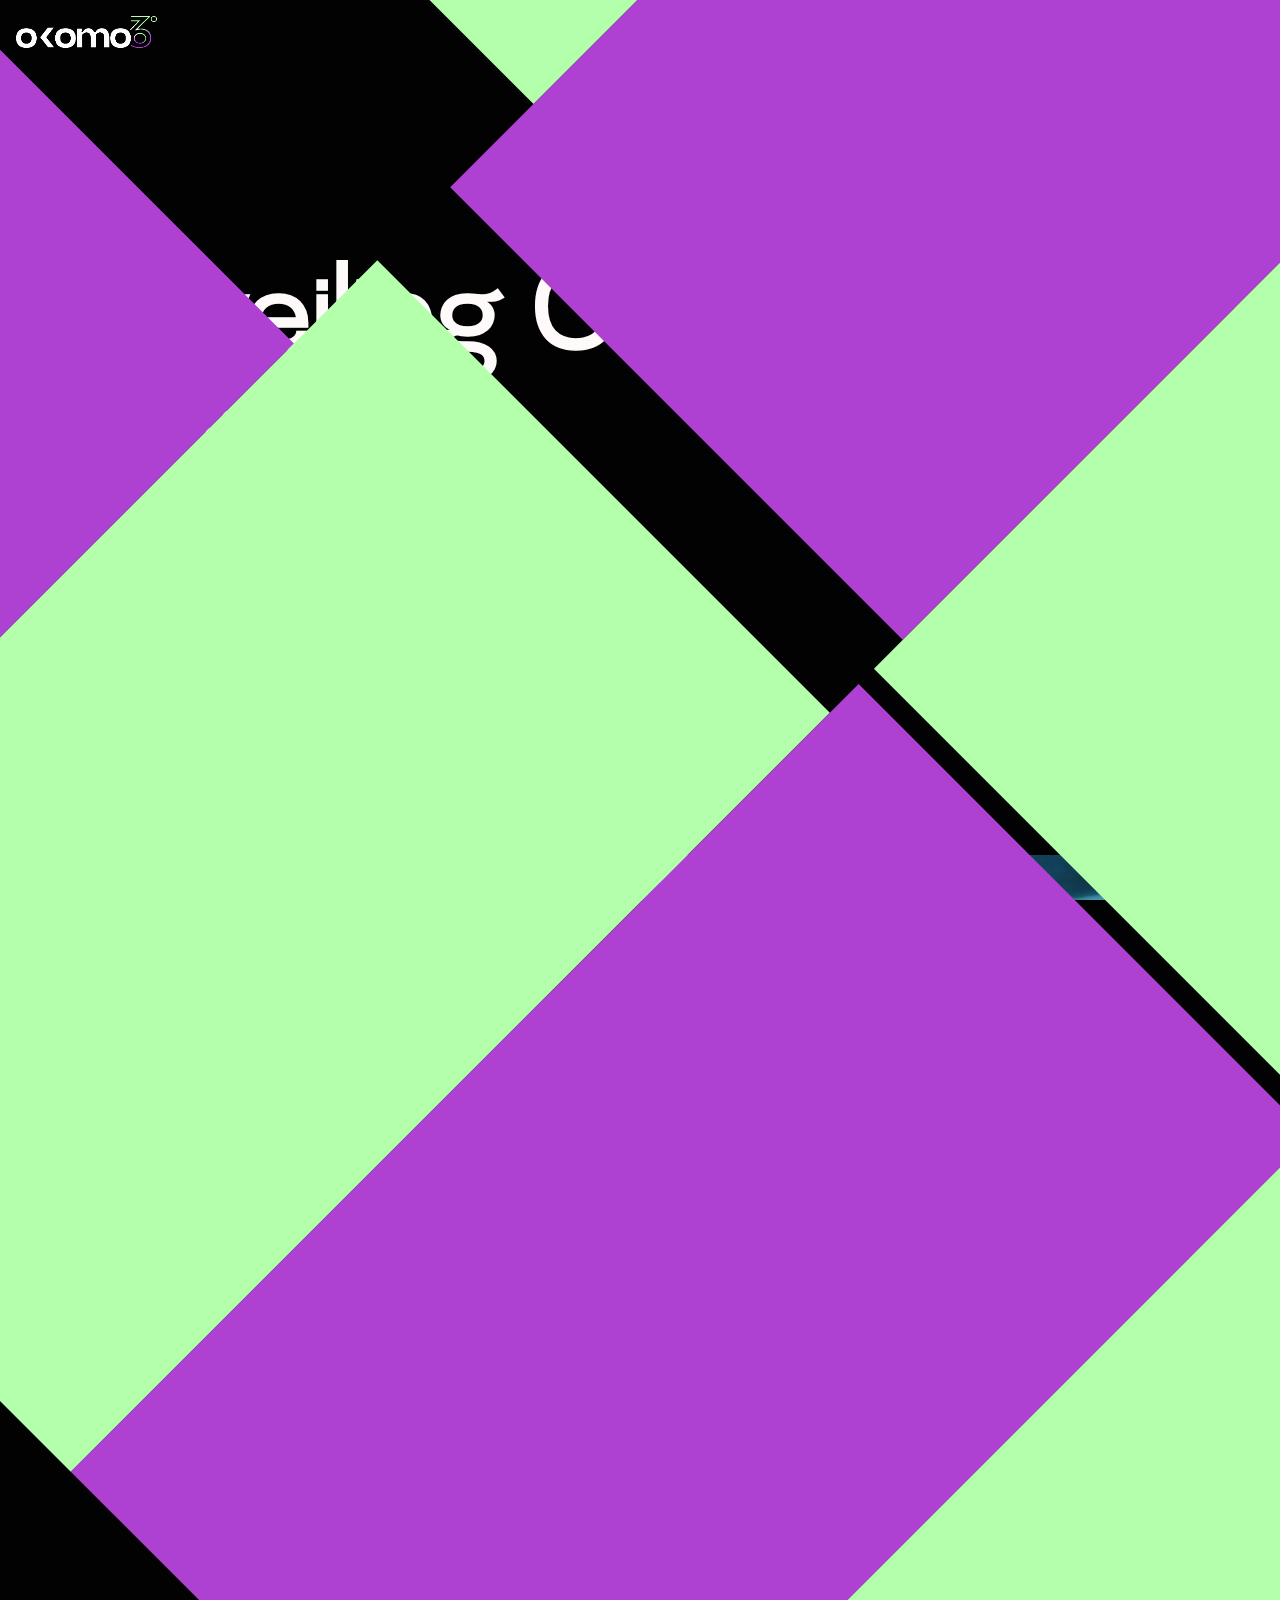
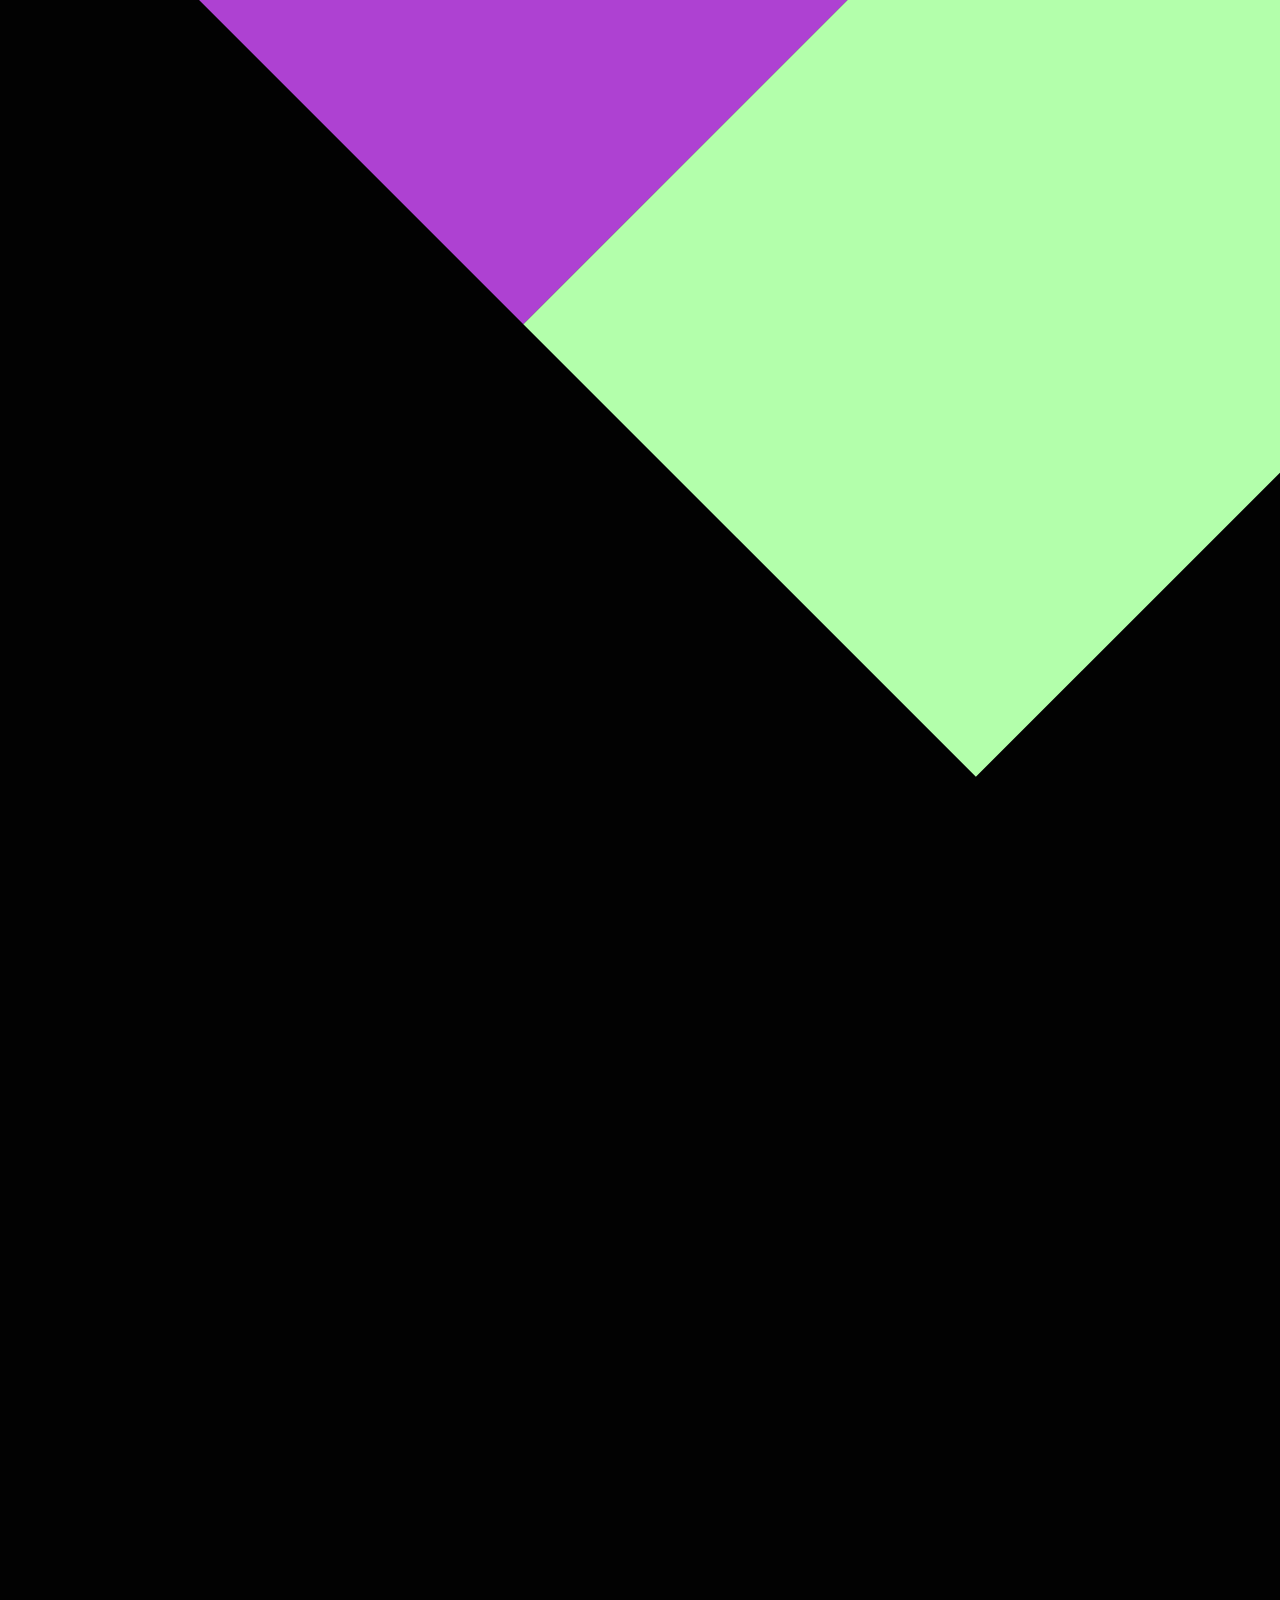
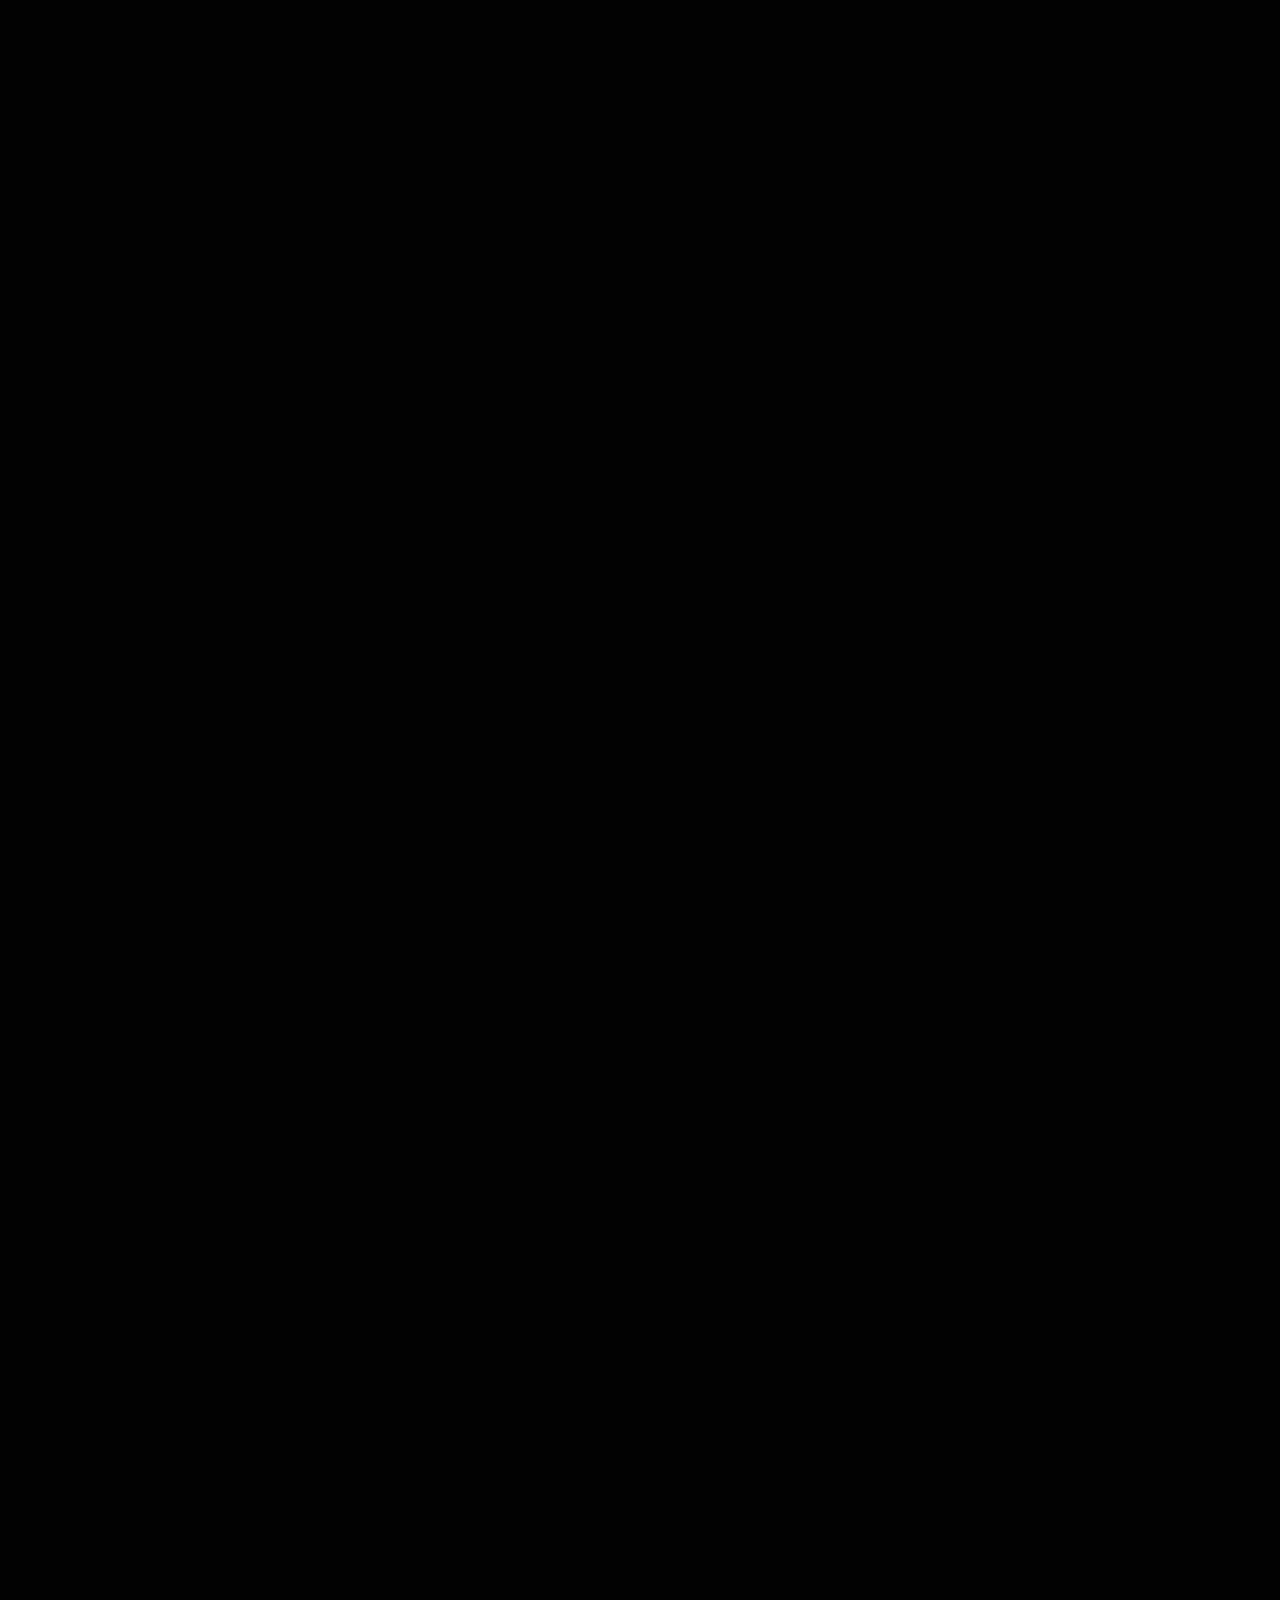
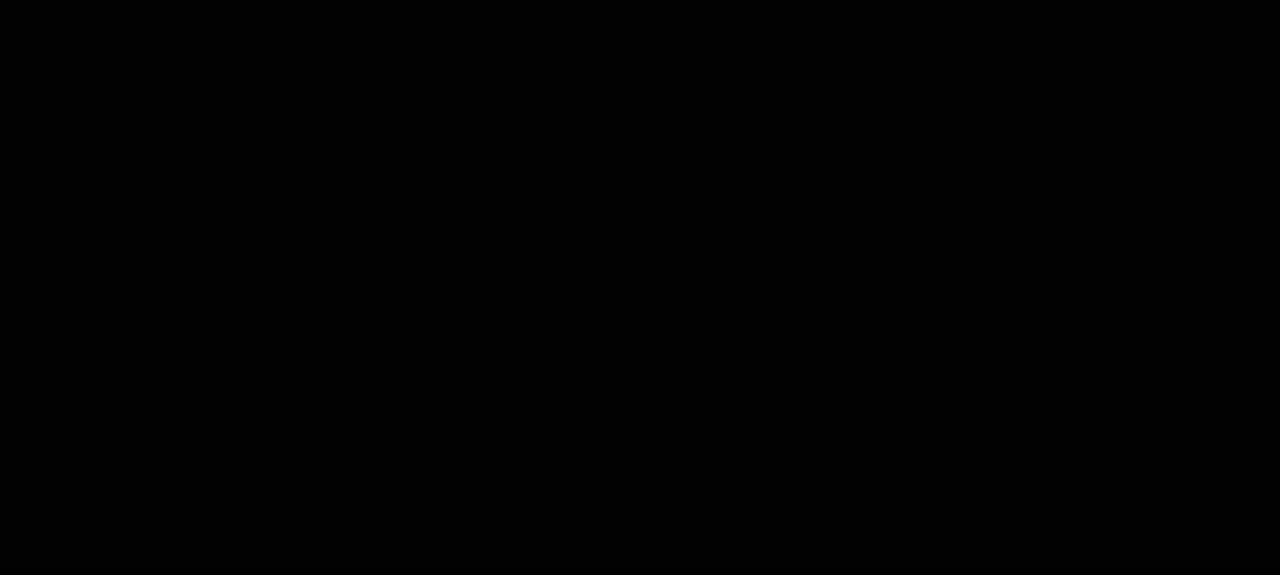
==== commit 540c243c: "Fixed AboutUs Page" ====
--- a/html/about.html
+++ b/html/about.html
@@ -117,84 +117,49 @@
 
 
         <!-- VR Tech -->
-        <section class="vr-tech">
+        <section class="vr-tech" id="vr-tech">
 
             <div class="vr-tech-heading">
                 <h1>Immersive Virtual Reality Experiences</h1>
-                <p>we specialize in immersive experiences that bring virtual reality to life. From 360-degree video
+                <p>We specialize in immersive experiences that bring virtual reality to life. From 360-degree video
                     tours to cutting-edge VR solutions, we create interactive environments that push the boundaries
                     of technology. Whether it's for education, entertainment, or business, our innovations make it
                     possible to explore new worlds with just a headset</p>
             </div>
+
             <div class="vr-tech-content">
 
-                <div class="swiper-slide vr-tech-video">
+                <div class="vr-tech-video">
                     <div class="video-overlay"></div>
                     <img src="../img/vr-girl.png" alt="">
-                    <!-- <video src="../img/vr-girl.mp4" autoplay loop muted></video> -->
+                    <video src="../img/vr-girl.mp4" autoplay loop muted></video>
                     <div class="video-text">
                         <h3>Entertainement</h3>
                     </div>
                 </div>
 
-                <div class="swiper-slide vr-tech-video">
+                <div class="vr-tech-video">
                     <div class="video-overlay"></div>
                     <img src="../img/vr-work.png" alt="">
-                    <!-- <video src="../img/vr-work.mp4" autoplay loop muted></video> -->
+                    <video src="../img/vr-work.mp4" autoplay loop muted></video>
                     <div class="video-text">
                         <h3>Work</h3>
                     </div>
                 </div>
 
-                <div class="swiper-slide vr-tech-video">
+                <div class="vr-tech-video">
                     <div class="video-overlay"></div>
                     <img src="../img/vr-couple.png" alt="">
-                    <!-- <video src="../img/vr-couple.mp4" autoplay loop muted></video> -->
+                    <video src="../img/vr-couple.mp4" autoplay loop muted></video>
                     <div class="video-text">
                         <h3>Family</h3>
                     </div>
                 </div>
             </div>
 
-            <!-- Swiper -->
-
-            <div class="swiper mySwiper vr-tech-content res">
-                <div class="swiper-wrapper">
-
-                    <div class="swiper-slide vr-tech-video">
-                        <div class="video-overlay"></div>
-                        <img src="../img/vr-girl.png" alt="">
-                        <video src="../img/vr-girl.mp4" autoplay loop muted></video>
-                        <div class="video-text">
-                            <h3>Entertainement</h3>
-                        </div>
-                    </div>
-
-                    <div class="swiper-slide vr-tech-video">
-                        <div class="video-overlay"></div>
-                        <img src="../img/vr-work.png" alt="">
-                        <video src="../img/vr-work.mp4" autoplay loop muted></video>
-                        <div class="video-text">
-                            <h3>Work</h3>
-                        </div>
-                    </div>
-
-                    <div class="swiper-slide vr-tech-video">
-                        <div class="video-overlay"></div>
-                        <img src="../img/vr-couple.png" alt="">
-                        <video src="../img/vr-couple.mp4" autoplay loop muted></video>
-                        <div class="video-text">
-                            <h3>Family</h3>
-                        </div>
-                    </div>
-                </div>
-
-                <div class="swiper-button-next"></div>
-                <div class="swiper-button-prev"></div>
-                <div class="swiper-pagination"></div>
-            </div>
-
-        </section>
+        </section>
+
+
 
         <!-- NameVideoBg -->
         <section class="name">
@@ -255,7 +220,7 @@
 
     <!-- Initialize Swiper -->
     <script>
-        var swiper = new Swiper(".mySwiper", {
+        var swiper = new Swiper(".mySwiperVr", {
             slidesPerView: 1,
             spaceBetween: 30,
             loop: true,
@@ -264,8 +229,8 @@
                 clickable: true,
             },
             navigation: {
-                nextEl: ".swiper-button-next",
-                prevEl: ".swiper-button-prev",
+                nextEl: ".swiper-button-next-vr",
+                prevEl: ".swiper-button-prev-vr",
             },
         });
     </script>
--- a/css/about.css
+++ b/css/about.css
@@ -124,6 +124,7 @@
   padding: 4rem 0rem;
   flex-direction: column;
 }
+
 .vr-tech-heading {
   width: 80%;
   font-size: 1.25rem;
@@ -142,7 +143,6 @@
   justify-content: center;
 }
 
-
 .vr-tech-video {
   width: auto !important;
   height: 80%;
@@ -183,7 +183,6 @@
   background: linear-gradient(transparent, rgba(0, 0, 0, 0.9));
   z-index: 40;
 }
-.res{display: none;}
 
 .name {
   position: relative;
@@ -235,11 +234,26 @@
   .why-us {
     height: max-content;
   }
-
+  .vr-tech-content{
+    gap: 4rem;
+    overflow-x: auto;
+    align-items: flex-start;
+    justify-content: flex-start;
+    padding: 2rem;
+  }
+  .vr-tech-content img{opacity: 0;}
+  .vr-tech-video video{z-index: 30;}
   .name {
     height: 40vh;
   }
   .brand-name {
     font-size: 9rem;
   }
-}
+  .name video {
+    display: none;
+  }
+  .name h1 {
+    mix-blend-mode: normal;
+    color: var(--accent);
+  }
+}
--- a/css/responsive.css
+++ b/css/responsive.css
@@ -7,6 +7,11 @@
     }
   }
   @media (max-width: 768px) {
+    @media (max-width: 786px) {
+      *:hover {
+        all: unset; /* Reset all styles */
+      }
+    }
     html {
       font-size: 65%;
     }
